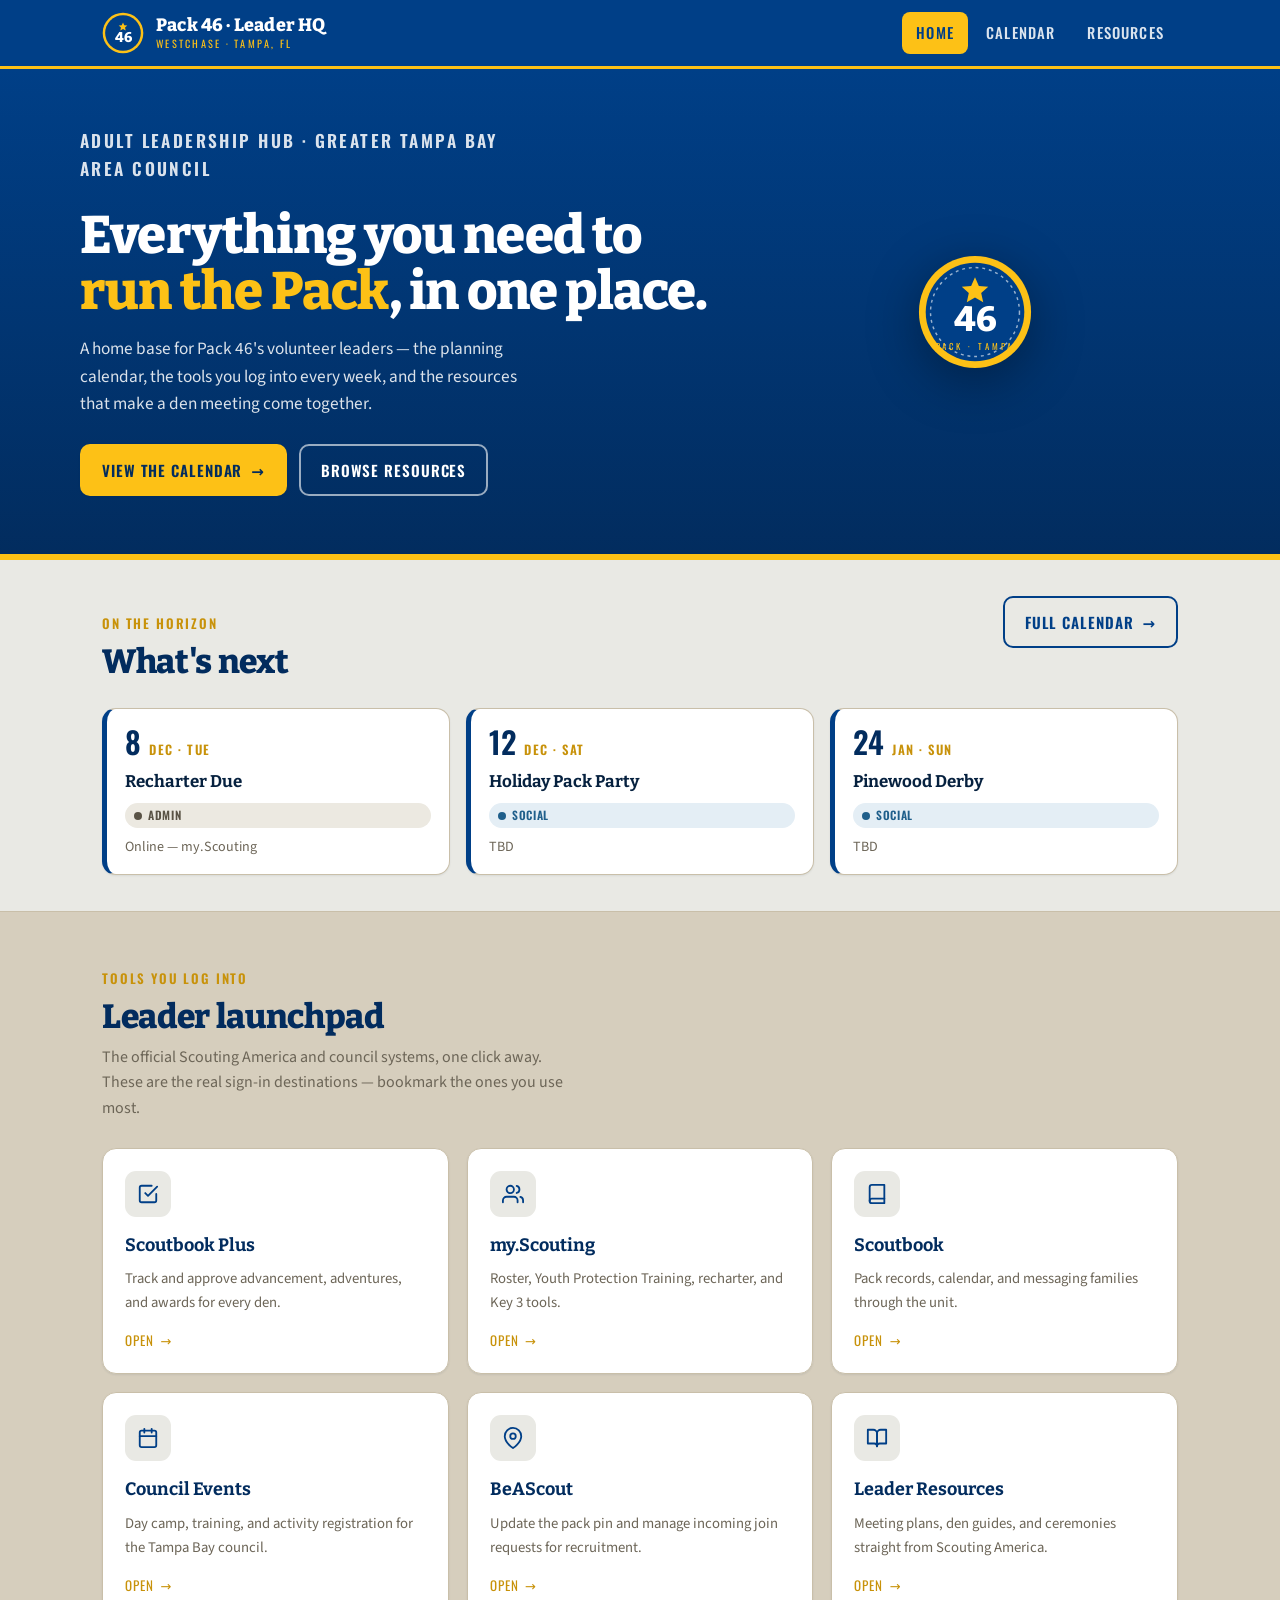
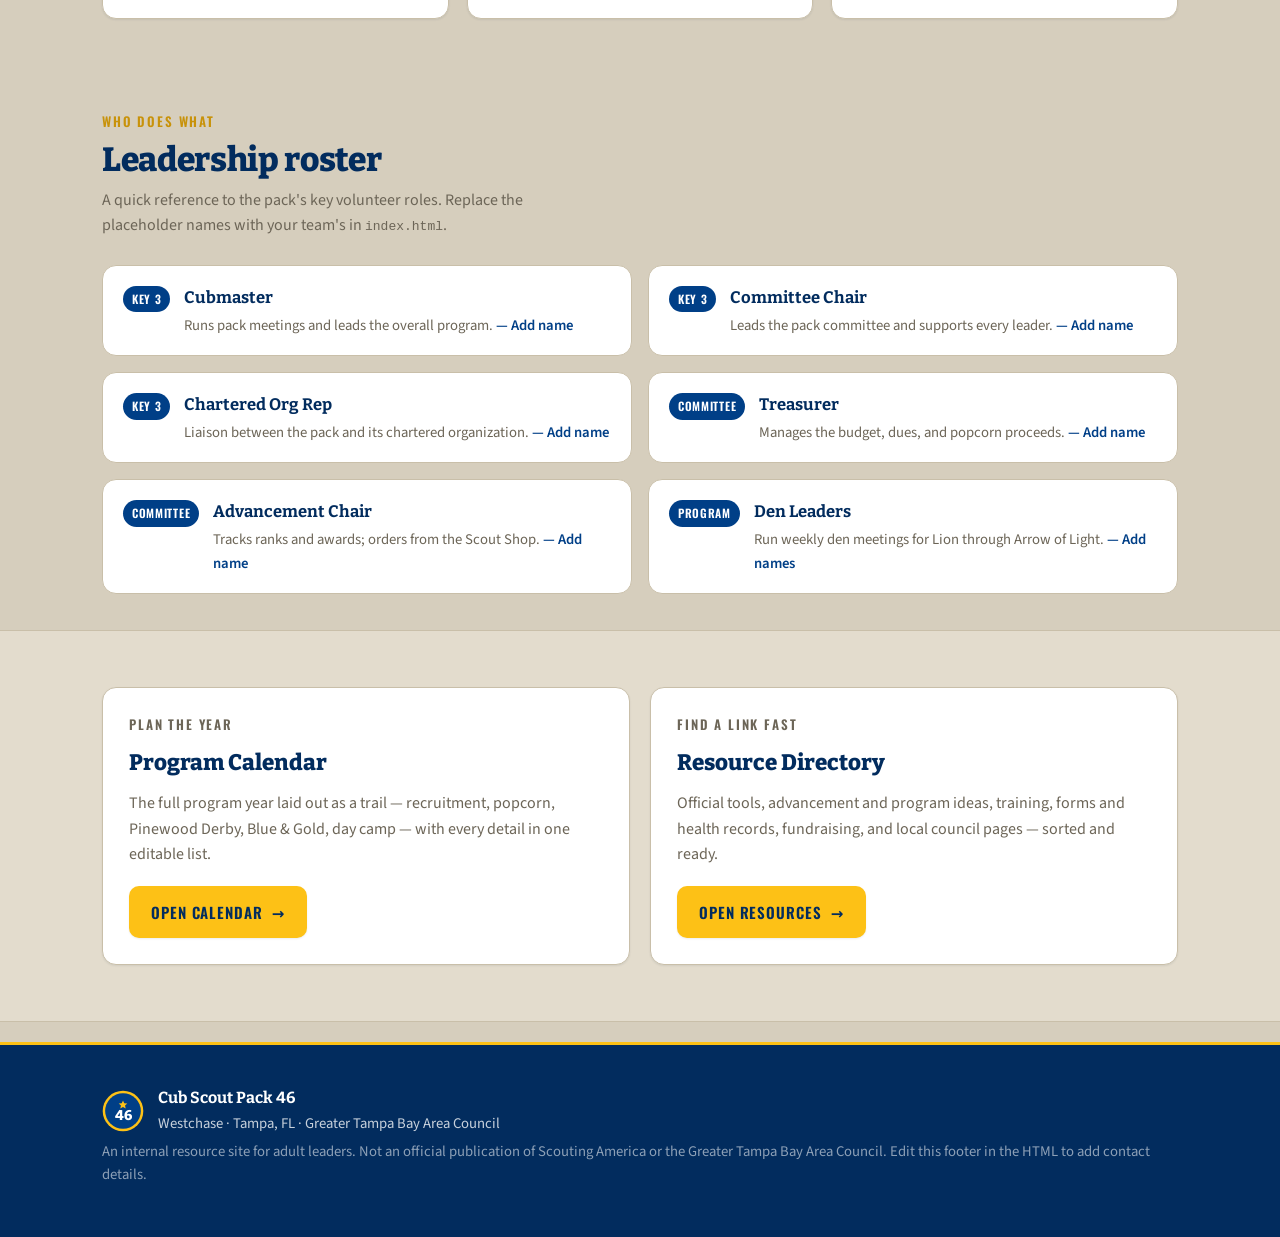
==== index.html @ 311ea3f7 "Second commit Added all initial files" ====
<!DOCTYPE html>
<html lang="en">
<head>
<meta charset="UTF-8">
<meta name="viewport" content="width=device-width, initial-scale=1">
<title>Pack 46 · Leader HQ</title>
<meta name="description" content="Resource hub for the adult leadership of Cub Scout Pack 46, Westchase — Tampa, FL.">
<link rel="preconnect" href="https://fonts.googleapis.com">
<link rel="preconnect" href="https://fonts.gstatic.com" crossorigin>
<link href="https://fonts.googleapis.com/css2?family=Bitter:wght@600;700;800&family=Oswald:wght@500;600&family=Source+Sans+3:wght@400;600;700&display=swap" rel="stylesheet">
<link rel="stylesheet" href="assets/css/styles.css">
</head>
<body>
<div class="page">

  <!-- ============================== NAV ============================== -->
  <header class="nav">
    <div class="wrap nav-inner">
      <a class="brand" href="index.html">
        <svg class="patch patch--sm" viewBox="0 0 120 120" aria-hidden="true">
          <circle cx="60" cy="60" r="58" fill="#FDC116"/>
          <circle cx="60" cy="60" r="51" fill="#003F87"/>
          <path d="M60 30 l3.6 8 8.7.8 -6.5 5.8 1.9 8.5 -7.7 -4.5 -7.7 4.5 1.9 -8.5 -6.5 -5.8 8.7 -.8z" fill="#FDC116"/>
          <text x="60" y="86" text-anchor="middle" font-family="Bitter, Georgia, serif" font-size="40" font-weight="800" fill="#FFFFFF">46</text>
        </svg>
        <span class="brand-text">
          <span class="brand-name">Pack 46 · Leader HQ</span>
          <span class="brand-sub">Westchase · Tampa, FL</span>
        </span>
      </a>
      <button class="nav-toggle" aria-expanded="false" aria-controls="nav-links">Menu</button>
      <nav class="nav-links" id="nav-links" aria-label="Primary">
        <a class="nav-link is-active" href="index.html">Home</a>
        <a class="nav-link" href="calendar.html">Calendar</a>
        <a class="nav-link" href="resources.html">Resources</a>
      </nav>
    </div>
  </header>

  <!-- ============================== HERO ============================= -->
  <section class="hero">
    <div class="wrap hero-inner">
      <div>
        <p class="eyebrow hero-eyebrow">Adult Leadership Hub · Greater Tampa Bay Area Council</p>
        <h1>Everything you need to <span class="accent">run the Pack</span>, in one place.</h1>
        <p>A home base for Pack&nbsp;46's volunteer leaders — the planning calendar, the tools you log into every week, and the resources that make a den meeting come together.</p>
        <div class="hero-cta">
          <a class="btn btn-primary" href="calendar.html">View the calendar <span class="arrow">&rarr;</span></a>
          <a class="btn btn-ghost" href="resources.html">Browse resources</a>
        </div>
      </div>
      <div class="hero-badge">
        <svg class="patch patch--lg" viewBox="0 0 120 120" role="img" aria-label="Cub Scout Pack 46 emblem">
          <circle cx="60" cy="60" r="58" fill="#FDC116"/>
          <circle cx="60" cy="60" r="51" fill="#003F87"/>
          <circle cx="60" cy="60" r="46" fill="none" stroke="#FFFFFF" stroke-width="1.5" stroke-dasharray="3 4" opacity="0.6"/>
          <path d="M60 24 l4 9 9.7.9 -7.3 6.5 2.1 9.5 -8.5 -5 -8.5 5 2.1 -9.5 -7.3 -6.5 9.7 -.9z" fill="#FDC116"/>
          <text x="60" y="80" text-anchor="middle" font-family="Bitter, Georgia, serif" font-size="36" font-weight="800" fill="#FFFFFF">46</text>
          <text x="60" y="99" text-anchor="middle" font-family="Oswald, sans-serif" font-size="9" letter-spacing="3" fill="#FDC116">PACK · TAMPA</text>
        </svg>
      </div>
    </div>
  </section>

  <!-- ========================= WHAT'S NEXT ========================== -->
  <section class="next-strip section-tight">
    <div class="wrap">
      <div class="next-head">
        <div>
          <p class="eyebrow">On the horizon</p>
          <h2 class="section-title">What's next</h2>
        </div>
        <a class="btn btn-ghost" href="calendar.html">Full calendar <span class="arrow">&rarr;</span></a>
      </div>
      <div class="next-grid" id="next-grid"><!-- filled by site.js --></div>
    </div>
  </section>

  <!-- ========================== LAUNCHPAD =========================== -->
  <section class="section">
    <div class="wrap">
      <p class="eyebrow">Tools you log into</p>
      <h2 class="section-title">Leader launchpad</h2>
      <p class="section-lead">The official Scouting America and council systems, one click away. These are the real sign-in destinations — bookmark the ones you use most.</p>

      <div class="launch-grid">
        <a class="launch-card" href="https://advancements.scouting.org/" target="_blank" rel="noopener">
          <span class="launch-ico" aria-hidden="true">
            <svg width="22" height="22" viewBox="0 0 24 24" fill="none" stroke="currentColor" stroke-width="2" stroke-linecap="round" stroke-linejoin="round"><path d="M9 11l3 3L22 4"/><path d="M21 12v7a2 2 0 0 1-2 2H5a2 2 0 0 1-2-2V5a2 2 0 0 1 2-2h11"/></svg>
          </span>
          <span class="launch-name">Scoutbook Plus</span>
          <span class="launch-desc">Track and approve advancement, adventures, and awards for every den.</span>
          <span class="launch-go">Open <span class="arrow">&rarr;</span></span>
        </a>

        <a class="launch-card" href="https://my.scouting.org/" target="_blank" rel="noopener">
          <span class="launch-ico" aria-hidden="true">
            <svg width="22" height="22" viewBox="0 0 24 24" fill="none" stroke="currentColor" stroke-width="2" stroke-linecap="round" stroke-linejoin="round"><path d="M17 21v-2a4 4 0 0 0-4-4H5a4 4 0 0 0-4 4v2"/><circle cx="9" cy="7" r="4"/><path d="M23 21v-2a4 4 0 0 0-3-3.87"/><path d="M16 3.13a4 4 0 0 1 0 7.75"/></svg>
          </span>
          <span class="launch-name">my.Scouting</span>
          <span class="launch-desc">Roster, Youth Protection Training, recharter, and Key&nbsp;3 tools.</span>
          <span class="launch-go">Open <span class="arrow">&rarr;</span></span>
        </a>

        <a class="launch-card" href="https://scoutbook.scouting.org/" target="_blank" rel="noopener">
          <span class="launch-ico" aria-hidden="true">
            <svg width="22" height="22" viewBox="0 0 24 24" fill="none" stroke="currentColor" stroke-width="2" stroke-linecap="round" stroke-linejoin="round"><path d="M4 19.5A2.5 2.5 0 0 1 6.5 17H20"/><path d="M6.5 2H20v20H6.5A2.5 2.5 0 0 1 4 19.5v-15A2.5 2.5 0 0 1 6.5 2z"/></svg>
          </span>
          <span class="launch-name">Scoutbook</span>
          <span class="launch-desc">Pack records, calendar, and messaging families through the unit.</span>
          <span class="launch-go">Open <span class="arrow">&rarr;</span></span>
        </a>

        <a class="launch-card" href="https://scoutingevent.com/089" target="_blank" rel="noopener">
          <span class="launch-ico" aria-hidden="true">
            <svg width="22" height="22" viewBox="0 0 24 24" fill="none" stroke="currentColor" stroke-width="2" stroke-linecap="round" stroke-linejoin="round"><rect x="3" y="4" width="18" height="18" rx="2"/><path d="M16 2v4M8 2v4M3 10h18"/></svg>
          </span>
          <span class="launch-name">Council Events</span>
          <span class="launch-desc">Day camp, training, and activity registration for the Tampa Bay council.</span>
          <span class="launch-go">Open <span class="arrow">&rarr;</span></span>
        </a>

        <a class="launch-card" href="https://beascout.scouting.org/" target="_blank" rel="noopener">
          <span class="launch-ico" aria-hidden="true">
            <svg width="22" height="22" viewBox="0 0 24 24" fill="none" stroke="currentColor" stroke-width="2" stroke-linecap="round" stroke-linejoin="round"><path d="M21 10c0 7-9 13-9 13s-9-6-9-13a9 9 0 0 1 18 0z"/><circle cx="12" cy="10" r="3"/></svg>
          </span>
          <span class="launch-name">BeAScout</span>
          <span class="launch-desc">Update the pack pin and manage incoming join requests for recruitment.</span>
          <span class="launch-go">Open <span class="arrow">&rarr;</span></span>
        </a>

        <a class="launch-card" href="https://www.scouting.org/programs/cub-scouts/leader-resources/" target="_blank" rel="noopener">
          <span class="launch-ico" aria-hidden="true">
            <svg width="22" height="22" viewBox="0 0 24 24" fill="none" stroke="currentColor" stroke-width="2" stroke-linecap="round" stroke-linejoin="round"><path d="M2 3h6a4 4 0 0 1 4 4v14a3 3 0 0 0-3-3H2z"/><path d="M22 3h-6a4 4 0 0 0-4 4v14a3 3 0 0 1 3-3h7z"/></svg>
          </span>
          <span class="launch-name">Leader Resources</span>
          <span class="launch-desc">Meeting plans, den guides, and ceremonies straight from Scouting America.</span>
          <span class="launch-go">Open <span class="arrow">&rarr;</span></span>
        </a>
      </div>
    </div>
  </section>

  <!-- ============================ ROLES ============================= -->
  <section class="section-tight">
    <div class="wrap">
      <p class="eyebrow">Who does what</p>
      <h2 class="section-title">Leadership roster</h2>
      <p class="section-lead">A quick reference to the pack's key volunteer roles. Replace the placeholder names with your team's in <code>index.html</code>.</p>

      <div class="roles-grid">
        <div class="role">
          <span class="role-tag">Key 3</span>
          <div><h3>Cubmaster</h3><p>Runs pack meetings and leads the overall program. <span class="who">— Add name</span></p></div>
        </div>
        <div class="role">
          <span class="role-tag">Key 3</span>
          <div><h3>Committee Chair</h3><p>Leads the pack committee and supports every leader. <span class="who">— Add name</span></p></div>
        </div>
        <div class="role">
          <span class="role-tag">Key 3</span>
          <div><h3>Chartered Org Rep</h3><p>Liaison between the pack and its chartered organization. <span class="who">— Add name</span></p></div>
        </div>
        <div class="role">
          <span class="role-tag">Committee</span>
          <div><h3>Treasurer</h3><p>Manages the budget, dues, and popcorn proceeds. <span class="who">— Add name</span></p></div>
        </div>
        <div class="role">
          <span class="role-tag">Committee</span>
          <div><h3>Advancement Chair</h3><p>Tracks ranks and awards; orders from the Scout Shop. <span class="who">— Add name</span></p></div>
        </div>
        <div class="role">
          <span class="role-tag">Program</span>
          <div><h3>Den Leaders</h3><p>Run weekly den meetings for Lion through Arrow of Light. <span class="who">— Add names</span></p></div>
        </div>
      </div>
    </div>
  </section>

  <!-- ============================ BAND ============================== -->
  <section class="band section">
    <div class="wrap band-grid">
      <div class="band-card">
        <p class="eyebrow">Plan the year</p>
        <h3>Program Calendar</h3>
        <p>The full program year laid out as a trail — recruitment, popcorn, Pinewood Derby, Blue &amp; Gold, day camp — with every detail in one editable list.</p>
        <a class="btn btn-primary" href="calendar.html">Open calendar <span class="arrow">&rarr;</span></a>
      </div>
      <div class="band-card">
        <p class="eyebrow">Find a link fast</p>
        <h3>Resource Directory</h3>
        <p>Official tools, advancement and program ideas, training, forms and health records, fundraising, and local council pages — sorted and ready.</p>
        <a class="btn btn-primary" href="resources.html">Open resources <span class="arrow">&rarr;</span></a>
      </div>
    </div>
  </section>

  <!-- =========================== FOOTER ============================= -->
  <footer class="footer">
    <div class="wrap">
      <div class="footer-grid">
        <div class="footer-mark">
          <svg class="patch patch--sm" viewBox="0 0 120 120" aria-hidden="true">
            <circle cx="60" cy="60" r="58" fill="#FDC116"/>
            <circle cx="60" cy="60" r="51" fill="#003F87"/>
            <path d="M60 30 l3.6 8 8.7.8 -6.5 5.8 1.9 8.5 -7.7 -4.5 -7.7 4.5 1.9 -8.5 -6.5 -5.8 8.7 -.8z" fill="#FDC116"/>
            <text x="60" y="86" text-anchor="middle" font-family="Bitter, Georgia, serif" font-size="40" font-weight="800" fill="#FFFFFF">46</text>
          </svg>
          <div>
            <h4>Cub Scout Pack 46</h4>
            <p>Westchase · Tampa, FL · Greater Tampa Bay Area Council</p>
          </div>
        </div>
      </div>
      <p class="footer-note">An internal resource site for adult leaders. Not an official publication of Scouting America or the Greater Tampa Bay Area Council. Edit this footer in the HTML to add contact details.</p>
    </div>
  </footer>

</div>
<script src="data/events.js"></script>
<script src="assets/js/site.js"></script>
</body>
</html>
---- assets/css/styles.css ----
/* ============================================================================
   PACK 46 — LEADER HQ  ·  stylesheet
   Palette is the official set: Blue #003F87, Gold #FDC116, White #FFFFFF,
   Uniform Tan #D6CEBD, Warm Gray #E9E9E4. A few derived shades are mixed
   from those for text and hover states only.
   ============================================================================ */

:root {
  /* ---- official palette ---- */
  --blue:       #003F87;
  --gold:       #FDC116;
  --white:      #FFFFFF;
  --tan:        #D6CEBD;
  --gray:       #E9E9E4;

  /* ---- derived (kept within the family) ---- */
  --blue-deep:  #022c5e;   /* headings / readable text on light */
  --blue-ink:   #06213f;   /* near-black blue for body copy     */
  --gold-deep:  #c8920a;   /* gold that reads on white          */
  --tan-light:  #e3dccd;   /* lifted tan for layered surfaces   */
  --line:       #c9bfa9;   /* hairlines                         */
  --muted:      #6c6557;

  --shadow-sm:  0 1px 2px rgba(6, 33, 63, .08);
  --shadow-md:  0 6px 22px rgba(6, 33, 63, .12);
  --radius:     14px;
  --radius-sm:  9px;
  --maxw:       1120px;

  --font-display: "Bitter", Georgia, "Times New Roman", serif;
  --font-body:    "Source Sans 3", system-ui, -apple-system, Segoe UI, Roboto, sans-serif;
  --font-label:   "Oswald", Impact, system-ui, sans-serif;
}

/* ---------------------------------------------------------------- reset --- */
*, *::before, *::after { box-sizing: border-box; }
html { scroll-behavior: smooth; }
@media (prefers-reduced-motion: reduce) {
  html { scroll-behavior: auto; }
  *, *::before, *::after { animation-duration: .001ms !important; transition-duration: .001ms !important; }
}
body {
  margin: 0;
  font-family: var(--font-body);
  color: var(--blue-ink);
  background: var(--tan);
  line-height: 1.6;
  -webkit-font-smoothing: antialiased;
}
img { max-width: 100%; display: block; }
a { color: var(--blue); text-decoration: none; }
a:hover { color: var(--blue-deep); }

/* a faint topographic-trail texture on the tan background */
body::before {
  content: "";
  position: fixed; inset: 0;
  pointer-events: none; z-index: 0;
  opacity: .5;
  background-image:
    radial-gradient(circle at 1px 1px, rgba(6,33,63,.05) 1px, transparent 0);
  background-size: 26px 26px;
}
.page { position: relative; z-index: 1; }

/* --------------------------------------------------------------- layout --- */
.wrap { width: 100%; max-width: var(--maxw); margin: 0 auto; padding: 0 22px; }
.section { padding: 56px 0; }
.section-tight { padding: 36px 0; }

.eyebrow {
  font-family: var(--font-label);
  text-transform: uppercase;
  letter-spacing: .14em;
  font-weight: 600;
  font-size: .82rem;
  color: var(--gold-deep);
  margin: 0 0 10px;
}
.section-title {
  font-family: var(--font-display);
  font-weight: 800;
  color: var(--blue-deep);
  font-size: clamp(1.5rem, 1rem + 2vw, 2.1rem);
  line-height: 1.12;
  margin: 0 0 8px;
  letter-spacing: -.01em;
}
.section-lead { color: var(--muted); max-width: 60ch; margin: 0 0 26px; }

/* ----------------------------------------------------------- the patch --- */
/* Reused round pack emblem. Sizes set by the parent .patch--N class.        */
.patch { display: block; flex: none; }
.patch--sm { width: 42px; height: 42px; }
.patch--lg { width: 116px; height: 116px; }

/* --------------------------------------------------------------- navbar --- */
.nav {
  position: sticky; top: 0; z-index: 50;
  background: var(--blue);
  color: var(--white);
  border-bottom: 3px solid var(--gold);
}
.nav-inner {
  display: flex; align-items: center; gap: 16px;
  min-height: 66px;
}
.brand { display: flex; align-items: center; gap: 12px; color: var(--white); }
.brand:hover { color: var(--white); }
.brand-text { display: flex; flex-direction: column; line-height: 1; }
.brand-name {
  font-family: var(--font-display); font-weight: 800;
  font-size: 1.12rem; letter-spacing: .01em;
}
.brand-sub {
  font-family: var(--font-label); text-transform: uppercase;
  letter-spacing: .22em; font-size: .64rem; color: var(--gold);
  margin-top: 4px;
}
.nav-links { margin-left: auto; display: flex; align-items: center; gap: 4px; }
.nav-link {
  font-family: var(--font-label); text-transform: uppercase;
  letter-spacing: .08em; font-size: .92rem; font-weight: 500;
  color: rgba(255,255,255,.86);
  padding: 9px 14px; border-radius: 8px;
  transition: background .15s ease, color .15s ease;
}
.nav-link:hover { color: var(--white); background: rgba(255,255,255,.12); }
.nav-link.is-active { color: var(--blue); background: var(--gold); }
.nav-toggle {
  display: none; margin-left: auto;
  background: rgba(255,255,255,.12); color: var(--white);
  border: 0; border-radius: 8px; padding: 9px 12px; cursor: pointer;
  font-family: var(--font-label); letter-spacing: .08em; text-transform: uppercase;
}

/* --------------------------------------------------------------- footer --- */
.footer {
  background: var(--blue-deep); color: rgba(255,255,255,.78);
  padding: 40px 0 48px; margin-top: 20px;
  border-top: 3px solid var(--gold);
}
.footer a { color: var(--gold); }
.footer-grid { display: flex; flex-wrap: wrap; gap: 28px; align-items: center; }
.footer-mark { display: flex; align-items: center; gap: 14px; }
.footer h4 { font-family: var(--font-display); color: var(--white); margin: 0 0 2px; }
.footer p { margin: 2px 0; font-size: .92rem; }
.footer-note { margin-top: 22px; font-size: .82rem; color: rgba(255,255,255,.55); }

/* --------------------------------------------------------------- buttons -- */
.btn {
  display: inline-flex; align-items: center; gap: 9px;
  font-family: var(--font-label); text-transform: uppercase; letter-spacing: .06em;
  font-weight: 600; font-size: .94rem;
  padding: 12px 20px; border-radius: 10px; border: 2px solid transparent;
  cursor: pointer; transition: transform .12s ease, box-shadow .15s ease, background .15s ease;
}
.btn-primary { background: var(--gold); color: var(--blue-deep); box-shadow: var(--shadow-sm); }
.btn-primary:hover { color: var(--blue-deep); transform: translateY(-1px); box-shadow: var(--shadow-md); }
.btn-ghost { background: transparent; color: var(--blue); border-color: var(--blue); }
.btn-ghost:hover { background: var(--blue); color: var(--white); }
.btn .arrow { transition: transform .15s ease; }
.btn:hover .arrow { transform: translateX(3px); }

/* ============================================================ HERO ======== */
.hero { background: linear-gradient(180deg, var(--blue) 0%, var(--blue-deep) 100%); color: var(--white); position: relative; overflow: hidden; }
.hero::after {            /* gold pennant ribbon along the bottom */
  content: ""; position: absolute; left: 0; right: 0; bottom: 0; height: 6px;
  background: var(--gold);
}
.hero-inner { display: grid; grid-template-columns: 1.4fr 1fr; gap: 40px; align-items: center; padding: 58px 0 64px; }
.hero-eyebrow { color: var(--gold); }
.hero h1 {
  font-family: var(--font-display); font-weight: 800;
  font-size: clamp(2rem, 1.2rem + 3.4vw, 3.3rem);
  line-height: 1.05; letter-spacing: -.015em; margin: 0 0 16px;
}
.hero h1 .accent { color: var(--gold); }
.hero p { color: rgba(255,255,255,.86); font-size: 1.08rem; max-width: 52ch; margin: 0 0 26px; }
.hero-cta { display: flex; flex-wrap: wrap; gap: 12px; }
.hero-cta .btn-ghost { color: var(--white); border-color: rgba(255,255,255,.6); }
.hero-cta .btn-ghost:hover { background: var(--white); color: var(--blue); border-color: var(--white); }
.hero-badge { display: flex; justify-content: center; }
.hero-badge .patch { filter: drop-shadow(0 12px 26px rgba(0,0,0,.35)); }

/* =========================================================== "WHAT'S NEXT" */
.next-strip { background: var(--gray); border-bottom: 1px solid var(--line); }
.next-head { display: flex; align-items: baseline; justify-content: space-between; gap: 16px; flex-wrap: wrap; margin-bottom: 18px; }
.next-grid { display: grid; grid-template-columns: repeat(3, 1fr); gap: 16px; }
.next-card {
  background: var(--white); border-radius: var(--radius); padding: 18px 18px 16px;
  border: 1px solid var(--line); box-shadow: var(--shadow-sm);
  display: flex; flex-direction: column; gap: 8px;
  border-left: 5px solid var(--blue);
}
.next-date { display: flex; align-items: baseline; gap: 8px; font-family: var(--font-label); }
.next-day { font-size: 1.9rem; font-weight: 600; color: var(--blue-deep); line-height: 1; }
.next-mo { text-transform: uppercase; letter-spacing: .12em; color: var(--gold-deep); font-size: .8rem; font-weight: 600; }
.next-title { font-family: var(--font-display); font-weight: 700; color: var(--blue-ink); font-size: 1.06rem; }
.next-meta { font-size: .88rem; color: var(--muted); }
.next-empty { color: var(--muted); }

/* =============================================================== LAUNCHPAD = */
.launch-grid { display: grid; grid-template-columns: repeat(3, 1fr); gap: 18px; }
.launch-card {
  background: var(--white); border: 1px solid var(--line); border-radius: var(--radius);
  padding: 22px; box-shadow: var(--shadow-sm); display: flex; flex-direction: column; gap: 8px;
  transition: transform .14s ease, box-shadow .16s ease, border-color .16s ease;
  position: relative;
}
.launch-card:hover { transform: translateY(-3px); box-shadow: var(--shadow-md); border-color: var(--gold); }
.launch-ico {
  width: 46px; height: 46px; border-radius: 11px; background: var(--gray);
  display: grid; place-items: center; color: var(--blue); margin-bottom: 6px;
}
.launch-card:hover .launch-ico { background: var(--gold); color: var(--blue-deep); }
.launch-name { font-family: var(--font-display); font-weight: 700; color: var(--blue-deep); font-size: 1.12rem; }
.launch-desc { color: var(--muted); font-size: .92rem; }
.launch-go {
  margin-top: auto; padding-top: 8px;
  font-family: var(--font-label); text-transform: uppercase; letter-spacing: .08em;
  font-size: .82rem; color: var(--gold-deep); display: inline-flex; gap: 6px; align-items: center;
}
.launch-card:hover .launch-go .arrow { transform: translateX(3px); }
.launch-go .arrow { transition: transform .15s ease; }

/* ================================================================ ROLES === */
.roles-grid { display: grid; grid-template-columns: repeat(2, 1fr); gap: 16px; }
.role {
  background: var(--white); border: 1px solid var(--line); border-radius: var(--radius);
  padding: 18px 20px; display: flex; gap: 14px; align-items: flex-start;
}
.role-tag {
  font-family: var(--font-label); text-transform: uppercase; letter-spacing: .06em;
  font-size: .72rem; font-weight: 600; color: var(--white); background: var(--blue);
  padding: 4px 9px; border-radius: 999px; white-space: nowrap; margin-top: 2px;
}
.role h3 { font-family: var(--font-display); margin: 0 0 3px; color: var(--blue-deep); font-size: 1.04rem; }
.role p { margin: 0; color: var(--muted); font-size: .92rem; }
.role .who { color: var(--blue); font-weight: 600; }

/* split CTA band linking calendar + resources */
.band { background: var(--tan-light); border-top: 1px solid var(--line); border-bottom: 1px solid var(--line); }
.band-grid { display: grid; grid-template-columns: 1fr 1fr; gap: 20px; }
.band-card {
  background: var(--white); border: 1px solid var(--line); border-radius: var(--radius);
  padding: 26px; display: flex; flex-direction: column; gap: 10px; box-shadow: var(--shadow-sm);
}
.band-card h3 { font-family: var(--font-display); font-weight: 800; color: var(--blue-deep); margin: 0; font-size: 1.4rem; }
.band-card p { margin: 0; color: var(--muted); }
.band-card .btn { align-self: flex-start; margin-top: 8px; }

/* ============================================================ CALENDAR ==== */
/* category color chips */
.cat { display: inline-flex; align-items: center; gap: 6px; font-family: var(--font-label);
  text-transform: uppercase; letter-spacing: .06em; font-size: .72rem; font-weight: 600;
  padding: 3px 9px; border-radius: 999px; }
.cat::before { content: ""; width: 8px; height: 8px; border-radius: 50%; background: currentColor; }
.cat-meeting     { color: #1f5f8b; background: #e4eef5; }
.cat-recruiting  { color: #2f7d3a; background: #e6f2e8; }
.cat-fundraising { color: #b06a00; background: #f8eddb; }
.cat-advancement { color: #9a2c2c; background: #f7e5e5; }
.cat-camp        { color: #3a6a2f; background: #e9f1e3; }
.cat-service     { color: #6a4a9c; background: #eee8f6; }
.cat-social      { color: #1f5f8b; background: #e4eef5; }
.cat-admin       { color: #5a5346; background: #ece9e1; }
.cat-training    { color: #b06a00; background: #f8eddb; }

/* legend */
.legend { display: flex; flex-wrap: wrap; gap: 8px; margin: 0 0 8px; }

/* --- year-at-a-glance trail --- */
.trail { position: relative; margin: 14px 0 8px; }
.trail::before {           /* the path line */
  content: ""; position: absolute; left: 27px; top: 8px; bottom: 8px; width: 3px;
  background: repeating-linear-gradient(var(--blue) 0 9px, transparent 9px 17px);
  opacity: .35;
}
.trail-stop { position: relative; padding: 0 0 22px 70px; }
.trail-dot {
  position: absolute; left: 12px; top: 2px; width: 34px; height: 34px; border-radius: 50%;
  background: var(--white); border: 3px solid var(--blue); display: grid; place-items: center;
  color: var(--blue-deep); font-family: var(--font-label); font-weight: 600; font-size: .7rem;
  z-index: 1;
}
.trail-stop.is-tentpole .trail-dot { background: var(--gold); border-color: var(--gold-deep); }
.trail-month { font-family: var(--font-label); text-transform: uppercase; letter-spacing: .14em;
  color: var(--gold-deep); font-size: .8rem; font-weight: 600; margin-bottom: 6px; }
.trail-card {
  background: var(--white); border: 1px solid var(--line); border-radius: var(--radius);
  padding: 14px 16px; box-shadow: var(--shadow-sm);
}
.trail-card.is-tentpole { border-left: 5px solid var(--gold); }
.trail-card h3 { font-family: var(--font-display); margin: 0 0 4px; color: var(--blue-deep); font-size: 1.06rem; }
.trail-card .when { font-family: var(--font-label); color: var(--blue); letter-spacing: .04em; font-size: .82rem; }
.trail-card p { margin: 6px 0 0; color: var(--muted); font-size: .9rem; }
.trail-card .row { display: flex; flex-wrap: wrap; gap: 10px; align-items: center; margin-top: 8px; }
.trail-card a.evlink { font-family: var(--font-label); text-transform: uppercase; letter-spacing: .06em; font-size: .76rem; color: var(--gold-deep); }

/* --- detailed month list (the editable feed) --- */
.month-block { margin-bottom: 28px; }
.month-h {
  display: flex; align-items: center; gap: 12px; margin: 0 0 12px;
  font-family: var(--font-display); font-weight: 800; color: var(--blue-deep); font-size: 1.3rem;
}
.month-h .rule { flex: 1; height: 2px; background: var(--line); }
.evrow {
  display: grid; grid-template-columns: 76px 1fr; gap: 16px; align-items: start;
  background: var(--white); border: 1px solid var(--line); border-radius: var(--radius-sm);
  padding: 14px 16px; margin-bottom: 10px;
}
.evrow.is-tentpole { border-left: 5px solid var(--gold); }
.evdate { text-align: center; font-family: var(--font-label); line-height: 1; }
.evdate .d { font-size: 1.7rem; font-weight: 600; color: var(--blue-deep); }
.evdate .dow { display: block; text-transform: uppercase; letter-spacing: .1em; font-size: .68rem; color: var(--muted); margin-top: 4px; }
.evbody h3 { font-family: var(--font-display); font-weight: 700; color: var(--blue-ink); margin: 0 0 5px; font-size: 1.06rem; }
.evbody .meta { display: flex; flex-wrap: wrap; gap: 8px 14px; align-items: center; color: var(--muted); font-size: .86rem; }
.evbody .note { margin: 7px 0 0; color: var(--muted); font-size: .9rem; }
.evbody .loc { display: inline-flex; align-items: center; gap: 5px; }
.evbody a.evlink { font-family: var(--font-label); text-transform: uppercase; letter-spacing: .06em; font-size: .76rem; color: var(--gold-deep); }

/* filter pills */
.filters { display: flex; flex-wrap: wrap; gap: 8px; margin: 0 0 24px; }
.filter-pill {
  font-family: var(--font-label); text-transform: uppercase; letter-spacing: .06em;
  font-size: .8rem; font-weight: 500; color: var(--blue);
  background: var(--white); border: 1px solid var(--line); border-radius: 999px;
  padding: 7px 14px; cursor: pointer; transition: all .14s ease;
}
.filter-pill:hover { border-color: var(--blue); }
.filter-pill.is-on { background: var(--blue); color: var(--white); border-color: var(--blue); }

/* ============================================================ RESOURCES === */
.res-cat { margin-bottom: 38px; }
.res-cat-h { display: flex; align-items: center; gap: 12px; margin: 0 0 14px; }
.res-cat-h .ico { width: 40px; height: 40px; border-radius: 10px; background: var(--blue); color: var(--white); display: grid; place-items: center; flex: none; }
.res-cat-h h2 { font-family: var(--font-display); font-weight: 800; color: var(--blue-deep); margin: 0; font-size: 1.34rem; }
.res-cat-h p { margin: 2px 0 0; color: var(--muted); font-size: .9rem; }
.res-grid { display: grid; grid-template-columns: repeat(3, 1fr); gap: 14px; }
.res-link {
  display: flex; flex-direction: column; gap: 5px;
  background: var(--white); border: 1px solid var(--line); border-radius: var(--radius-sm);
  padding: 15px 16px; box-shadow: var(--shadow-sm);
  transition: transform .12s ease, box-shadow .15s ease, border-color .15s ease;
}
.res-link:hover { transform: translateY(-2px); box-shadow: var(--shadow-md); border-color: var(--gold); }
.res-link .name { font-family: var(--font-display); font-weight: 700; color: var(--blue-deep); display: flex; align-items: center; gap: 7px; }
.res-link .name .ext { color: var(--gold-deep); }
.res-link .desc { color: var(--muted); font-size: .88rem; }

/* page header used on inner pages */
.page-head { background: linear-gradient(180deg, var(--blue) 0%, var(--blue-deep) 100%); color: var(--white); position: relative; }
.page-head::after { content:""; position:absolute; left:0; right:0; bottom:0; height:5px; background: var(--gold); }
.page-head-inner { padding: 46px 0 50px; display: flex; align-items: center; gap: 20px; }
.page-head h1 { font-family: var(--font-display); font-weight: 800; font-size: clamp(1.8rem, 1.2rem + 2.4vw, 2.7rem); margin: 0 0 8px; line-height: 1.06; }
.page-head p { color: rgba(255,255,255,.85); margin: 0; max-width: 60ch; }
.page-head .eyebrow { color: var(--gold); }

/* small print / callout */
.callout {
  background: var(--gray); border: 1px solid var(--line); border-left: 5px solid var(--gold);
  border-radius: var(--radius-sm); padding: 16px 18px; color: var(--blue-ink); font-size: .94rem;
}
.callout strong { color: var(--blue-deep); }

/* ============================================================ RESPONSIVE == */
@media (max-width: 860px) {
  .hero-inner { grid-template-columns: 1fr; gap: 26px; padding: 40px 0 48px; }
  .hero-badge { order: -1; justify-content: flex-start; }
  .next-grid { grid-template-columns: 1fr; }
  .launch-grid { grid-template-columns: 1fr 1fr; }
  .roles-grid { grid-template-columns: 1fr; }
  .band-grid { grid-template-columns: 1fr; }
  .res-grid { grid-template-columns: 1fr 1fr; }
  .nav-links {
    position: absolute; top: 66px; left: 0; right: 0;
    flex-direction: column; align-items: stretch; gap: 0;
    background: var(--blue-deep); padding: 8px;
    border-bottom: 3px solid var(--gold);
    display: none;
  }
  .nav-links.is-open { display: flex; }
  .nav-link { padding: 13px 14px; border-radius: 6px; }
  .nav-toggle { display: inline-block; }
}
@media (max-width: 560px) {
  .launch-grid { grid-template-columns: 1fr; }
  .res-grid { grid-template-columns: 1fr; }
  .trail-stop { padding-left: 60px; }
  .evrow { grid-template-columns: 60px 1fr; gap: 12px; }
  .page-head-inner { flex-direction: column; align-items: flex-start; }
}

/* keyboard focus visibility */
:focus-visible { outline: 3px solid var(--gold); outline-offset: 2px; border-radius: 4px; }
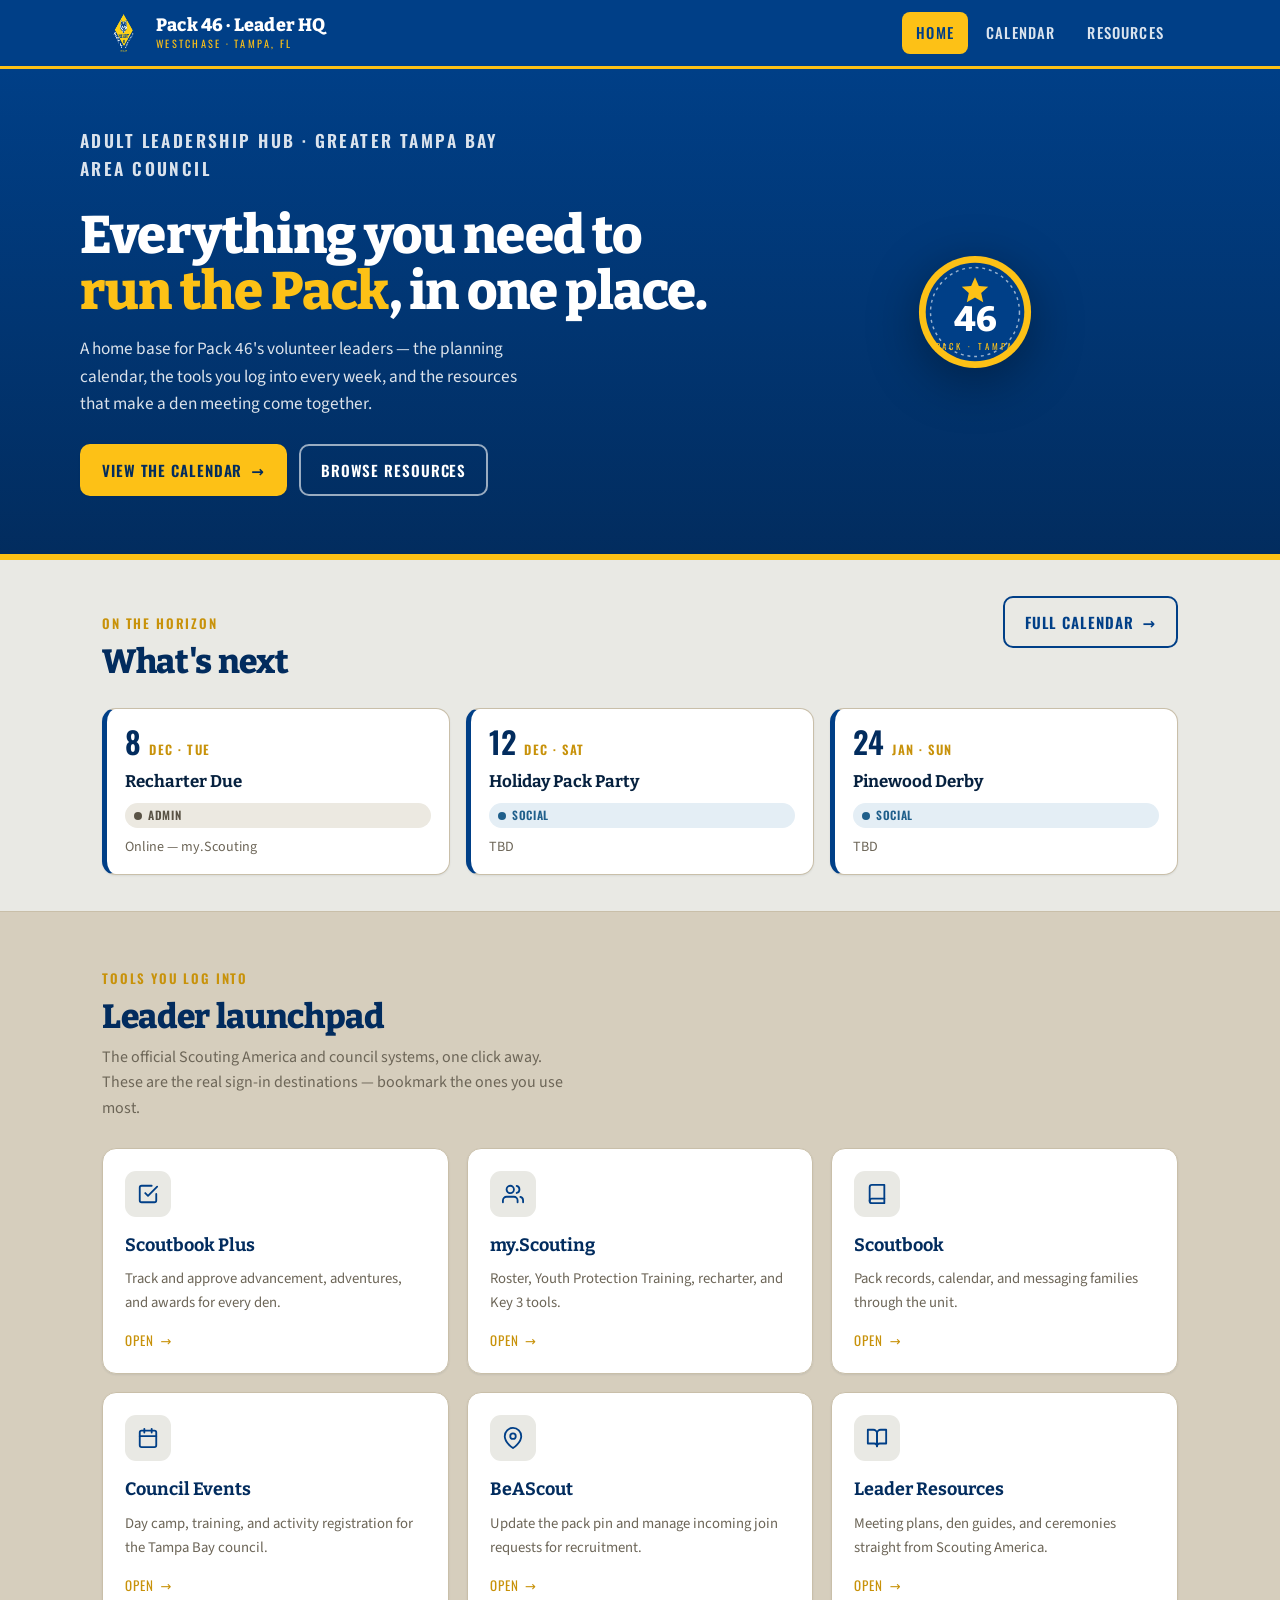
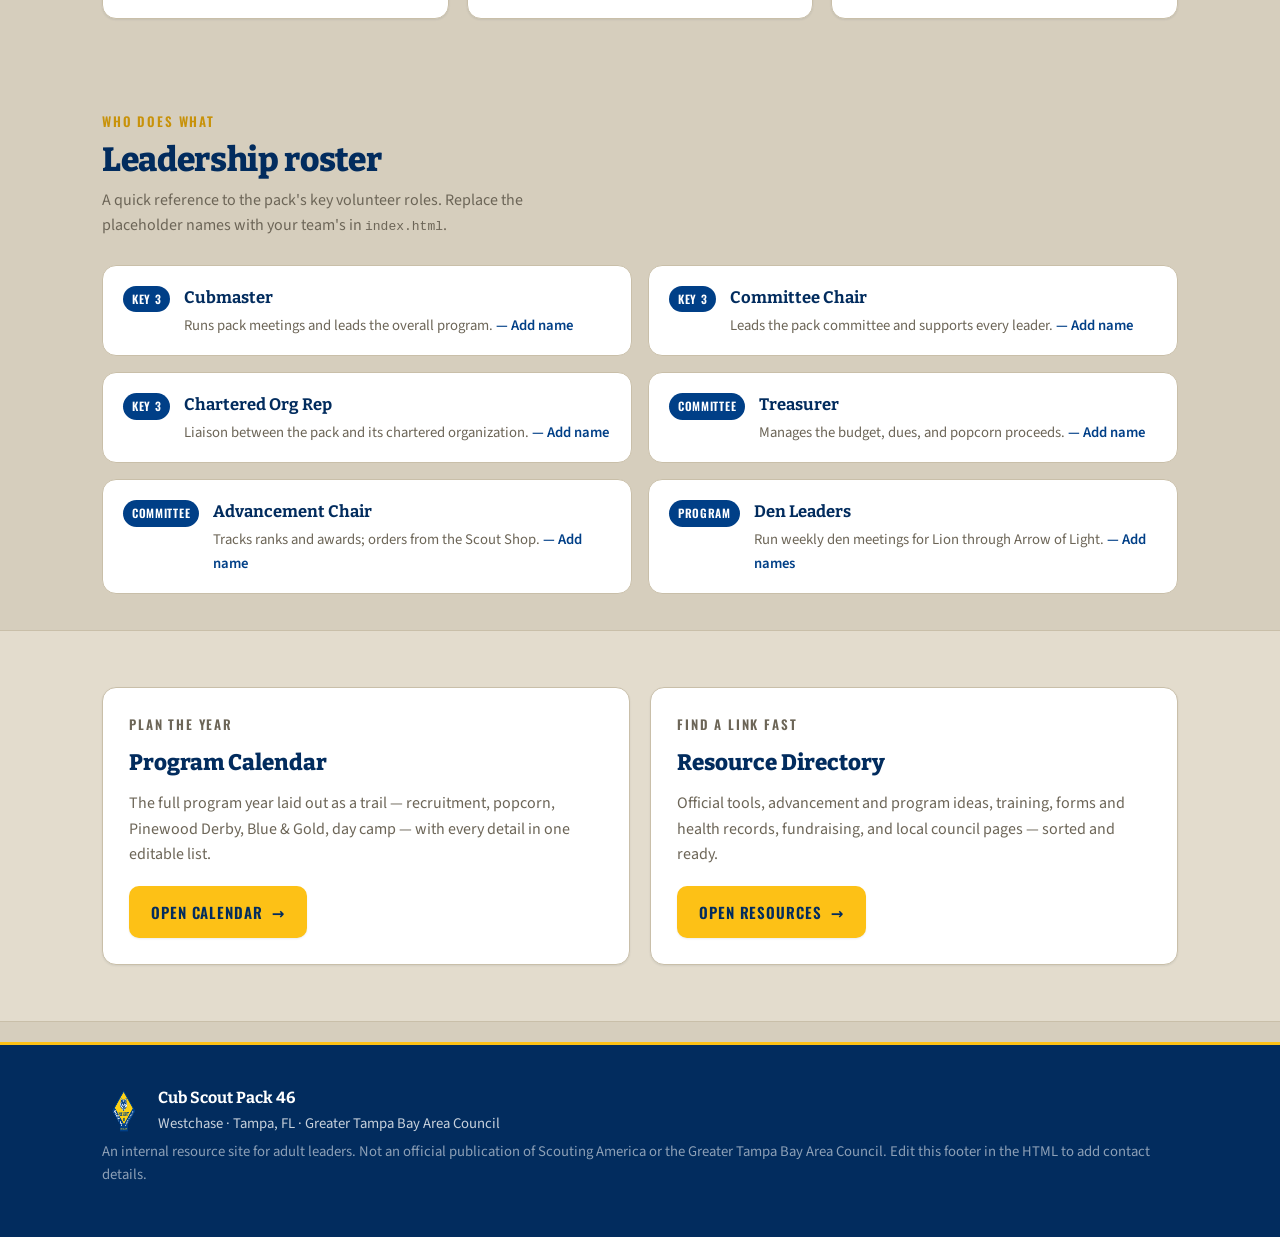
==== commit 26eda959: "updated logo Updated the logo image." ====
--- a/index.html
+++ b/index.html
@@ -17,12 +17,7 @@
   <header class="nav">
     <div class="wrap nav-inner">
       <a class="brand" href="index.html">
-        <svg class="patch patch--sm" viewBox="0 0 120 120" aria-hidden="true">
-          <circle cx="60" cy="60" r="58" fill="#FDC116"/>
-          <circle cx="60" cy="60" r="51" fill="#003F87"/>
-          <path d="M60 30 l3.6 8 8.7.8 -6.5 5.8 1.9 8.5 -7.7 -4.5 -7.7 4.5 1.9 -8.5 -6.5 -5.8 8.7 -.8z" fill="#FDC116"/>
-          <text x="60" y="86" text-anchor="middle" font-family="Bitter, Georgia, serif" font-size="40" font-weight="800" fill="#FFFFFF">46</text>
-        </svg>
+        <img src="assets/images/Pack46DiamondLogo.png" alt="Pack 46" class="patch patch--sm">
         <span class="brand-text">
           <span class="brand-name">Pack 46 · Leader HQ</span>
           <span class="brand-sub">Westchase · Tampa, FL</span>
@@ -200,12 +195,7 @@
     <div class="wrap">
       <div class="footer-grid">
         <div class="footer-mark">
-          <svg class="patch patch--sm" viewBox="0 0 120 120" aria-hidden="true">
-            <circle cx="60" cy="60" r="58" fill="#FDC116"/>
-            <circle cx="60" cy="60" r="51" fill="#003F87"/>
-            <path d="M60 30 l3.6 8 8.7.8 -6.5 5.8 1.9 8.5 -7.7 -4.5 -7.7 4.5 1.9 -8.5 -6.5 -5.8 8.7 -.8z" fill="#FDC116"/>
-            <text x="60" y="86" text-anchor="middle" font-family="Bitter, Georgia, serif" font-size="40" font-weight="800" fill="#FFFFFF">46</text>
-          </svg>
+          <img src="assets/images/Pack46DiamondLogo.png" alt="Pack 46" class="patch patch--sm">
           <div>
             <h4>Cub Scout Pack 46</h4>
             <p>Westchase · Tampa, FL · Greater Tampa Bay Area Council</p>
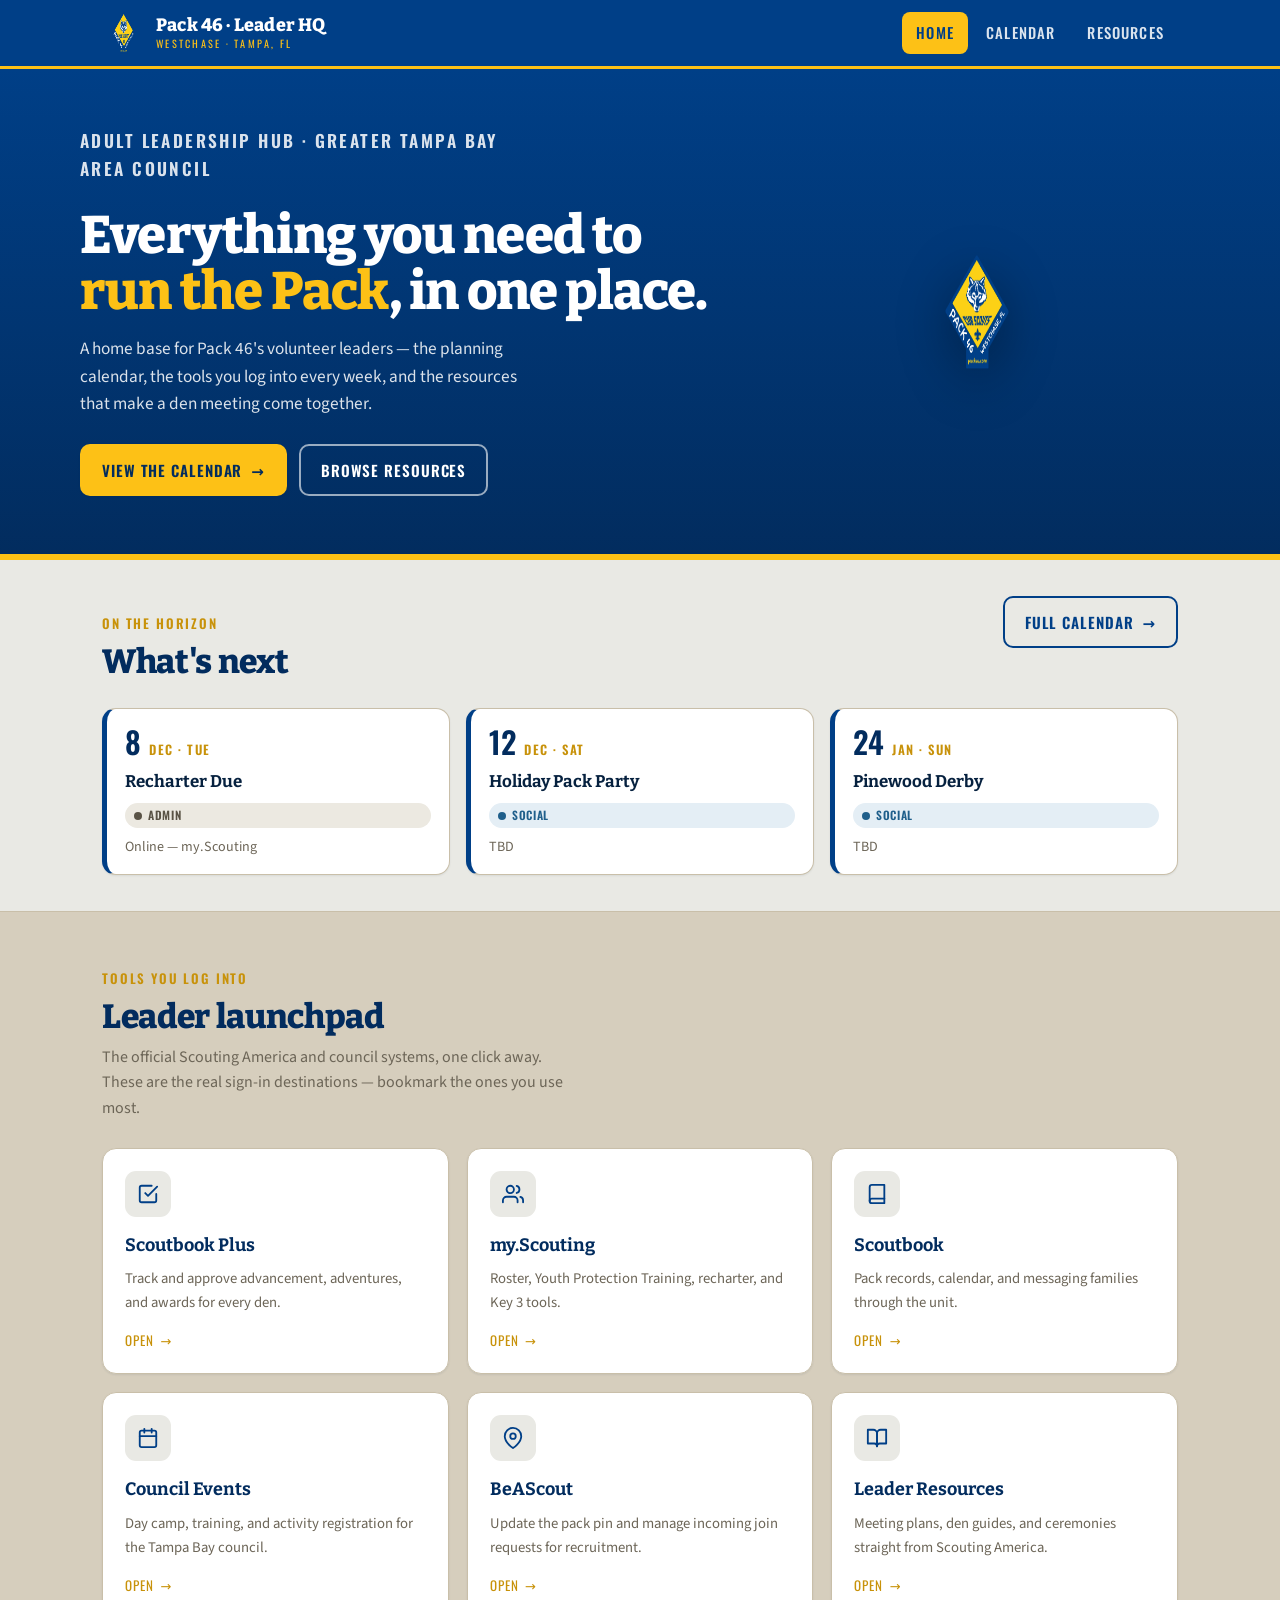
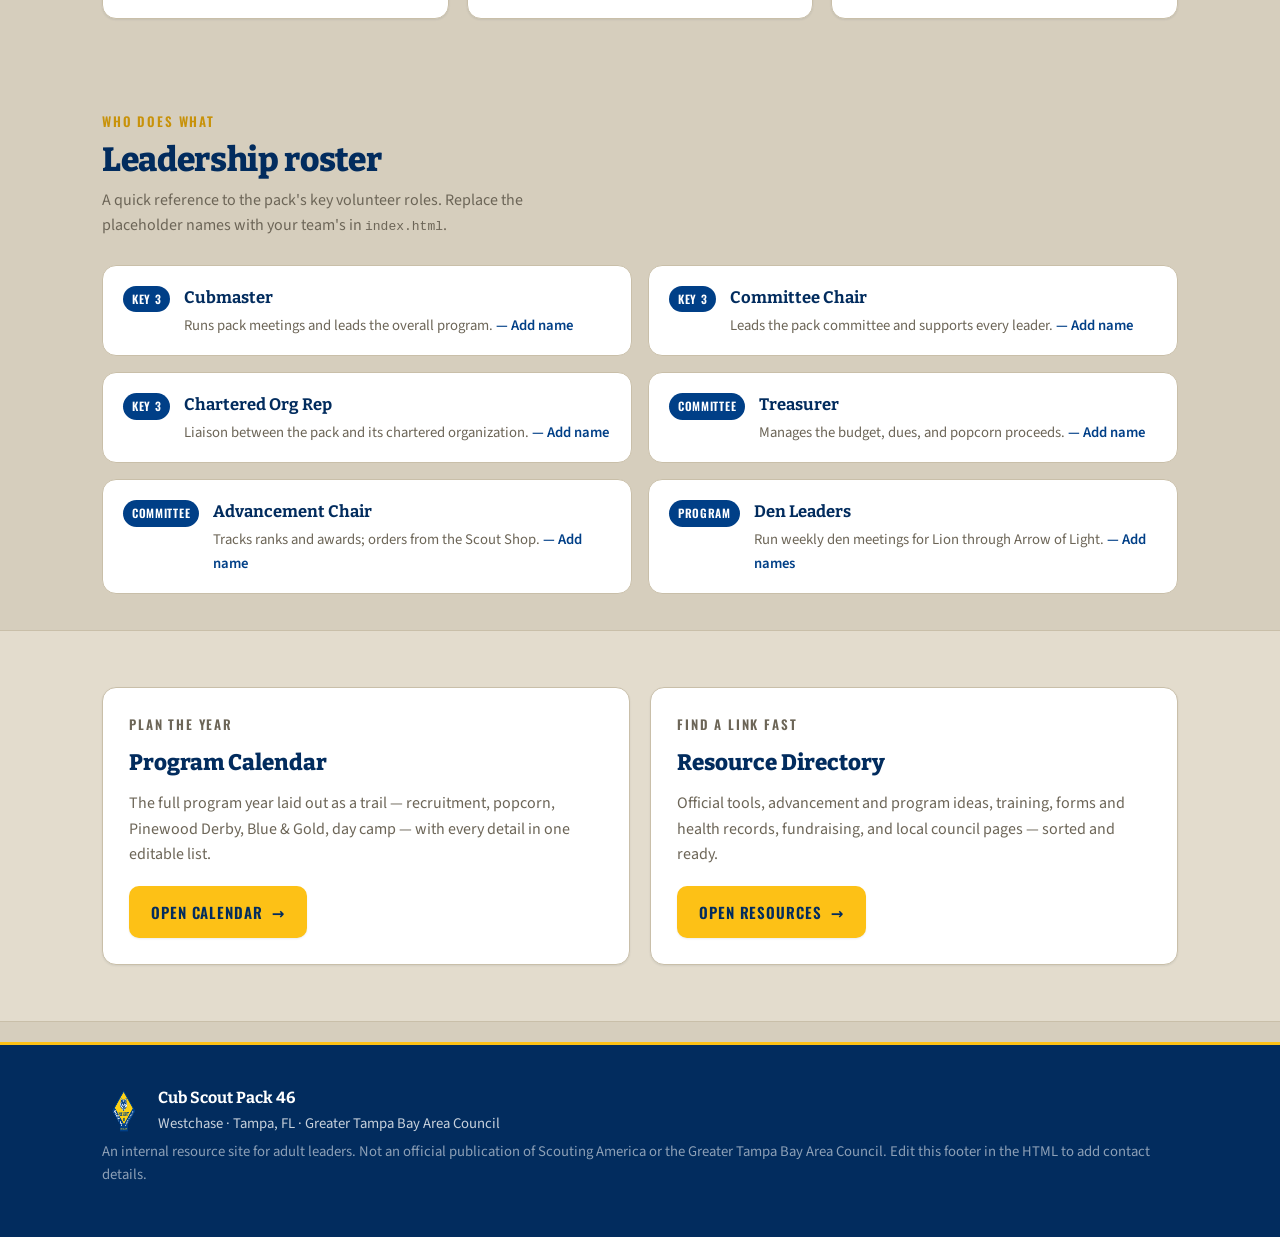
==== commit bcc19ee3: "2nd update to logo Logo now should appear across all sections of the pages" ====
--- a/index.html
+++ b/index.html
@@ -45,14 +45,7 @@
         </div>
       </div>
       <div class="hero-badge">
-        <svg class="patch patch--lg" viewBox="0 0 120 120" role="img" aria-label="Cub Scout Pack 46 emblem">
-          <circle cx="60" cy="60" r="58" fill="#FDC116"/>
-          <circle cx="60" cy="60" r="51" fill="#003F87"/>
-          <circle cx="60" cy="60" r="46" fill="none" stroke="#FFFFFF" stroke-width="1.5" stroke-dasharray="3 4" opacity="0.6"/>
-          <path d="M60 24 l4 9 9.7.9 -7.3 6.5 2.1 9.5 -8.5 -5 -8.5 5 2.1 -9.5 -7.3 -6.5 9.7 -.9z" fill="#FDC116"/>
-          <text x="60" y="80" text-anchor="middle" font-family="Bitter, Georgia, serif" font-size="36" font-weight="800" fill="#FFFFFF">46</text>
-          <text x="60" y="99" text-anchor="middle" font-family="Oswald, sans-serif" font-size="9" letter-spacing="3" fill="#FDC116">PACK · TAMPA</text>
-        </svg>
+        <img src="assets/images/Pack46DiamondLogo.png" alt="Cub Scout Pack 46 emblem" class="patch patch--lg">
       </div>
     </div>
   </section>
